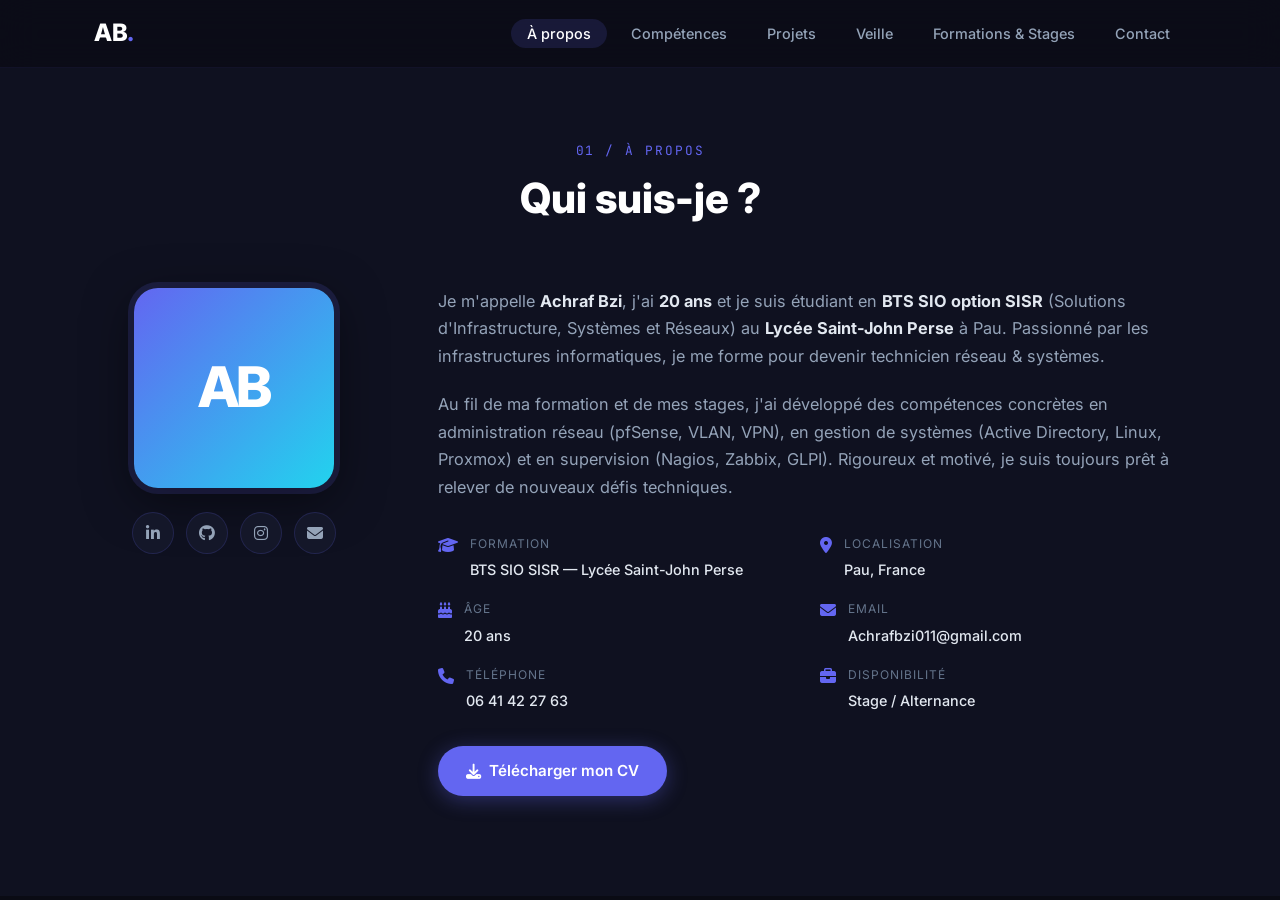
==== about.html @ f0da29e9 "ajout portfolio" ====
<!DOCTYPE html>
<html lang="fr">
<head>
  <meta charset="UTF-8" />
  <meta name="viewport" content="width=device-width, initial-scale=1.0" />
  <title>À propos — Achraf Bzi</title>
  <link rel="stylesheet" href="style.css" />
  <link rel="preconnect" href="https://fonts.googleapis.com" />
  <link rel="preconnect" href="https://fonts.gstatic.com" crossorigin />
  <link href="https://fonts.googleapis.com/css2?family=Inter:wght@300;400;500;600;700;800&family=JetBrains+Mono:wght@400;500&display=swap" rel="stylesheet" />
  <link rel="stylesheet" href="https://cdnjs.cloudflare.com/ajax/libs/font-awesome/6.5.0/css/all.min.css" />
</head>
<body>

  <!-- ─── NAVIGATION ──────────────────────────────────────────── -->
  <nav id="navbar">
    <div class="nav-inner">
      <a class="logo" href="index.html">AB<span class="dot">.</span></a>
      <ul class="nav-links">
        <li><a href="about.html">À propos</a></li>
        <li><a href="skills.html">Compétences</a></li>
        <li><a href="projects.html">Projets</a></li>
        <li><a href="veille.html">Veille</a></li>
        <li><a href="certifications.html">Formations &amp; Stages</a></li>
        <li><a href="contact.html">Contact</a></li>
      </ul>
      <button class="menu-toggle" aria-label="Menu" aria-expanded="false">
        <span></span><span></span><span></span>
      </button>
    </div>
  </nav>

  <!-- ─── À PROPOS ──────────────────────────────────────────────── -->
  <section id="about" class="page-section">
    <div class="container">
      <div class="section-header">
        <span class="section-tag">01 / À propos</span>
        <h2>Qui suis-je ?</h2>
      </div>
      <div class="about-grid">
        <div class="about-avatar">
          <div class="avatar-frame">
            <div class="avatar-initials">AB</div>
          </div>
          <div class="about-socials">
            <a href="#" aria-label="LinkedIn"><i class="fa-brands fa-linkedin-in"></i></a>
            <a href="#" aria-label="GitHub"><i class="fa-brands fa-github"></i></a>
            <a href="https://www.instagram.com/rodero_640?igsh=MXhveGF2YnRkdTRu" target="_blank" aria-label="Instagram"><i class="fa-brands fa-instagram"></i></a>
            <a href="#" aria-label="Email"><i class="fa-solid fa-envelope"></i></a>
          </div>
        </div>
        <div class="about-text">
          <p>
            Je m'appelle <strong>Achraf Bzi</strong>, j'ai <strong>20 ans</strong> et je suis étudiant en
            <strong>BTS SIO option SISR</strong> (Solutions d'Infrastructure, Systèmes et Réseaux)
            au <strong>Lycée Saint-John Perse</strong> à Pau. Passionné par les infrastructures
            informatiques, je me forme pour devenir technicien réseau &amp; systèmes.
          </p>
          <p>
            Au fil de ma formation et de mes stages, j'ai développé des compétences concrètes
            en administration réseau (pfSense, VLAN, VPN), en gestion de systèmes (Active Directory,
            Linux, Proxmox) et en supervision (Nagios, Zabbix, GLPI). Rigoureux et motivé,
            je suis toujours prêt à relever de nouveaux défis techniques.
          </p>
          <div class="about-info">
            <div class="info-item">
              <i class="fa-solid fa-graduation-cap"></i>
              <div>
                <span class="info-label">Formation</span>
                <span class="info-value">BTS SIO SISR — Lycée Saint-John Perse</span>
              </div>
            </div>
            <div class="info-item">
              <i class="fa-solid fa-location-dot"></i>
              <div>
                <span class="info-label">Localisation</span>
                <span class="info-value">Pau, France</span>
              </div>
            </div>
            <div class="info-item">
              <i class="fa-solid fa-cake-candles"></i>
              <div>
                <span class="info-label">Âge</span>
                <span class="info-value">20 ans</span>
              </div>
            </div>
            <div class="info-item">
              <i class="fa-solid fa-envelope"></i>
              <div>
                <span class="info-label">Email</span>
                <span class="info-value">Achrafbzi011@gmail.com</span>
              </div>
            </div>
            <div class="info-item">
              <i class="fa-solid fa-phone"></i>
              <div>
                <span class="info-label">Téléphone</span>
                <span class="info-value">06 41 42 27 63</span>
              </div>
            </div>
            <div class="info-item">
              <i class="fa-solid fa-briefcase"></i>
              <div>
                <span class="info-label">Disponibilité</span>
                <span class="info-value">Stage / Alternance</span>
              </div>
            </div>
          </div>
          <a href="https://162a2480-e579-4713-9276-e9817bc5ad1e.filesusr.com/ugd/4071c5_e08cdbd5f2574f6185d34618495d76d2.pdf" class="btn btn-primary" target="_blank">
            <i class="fa-solid fa-download"></i> Télécharger mon CV
          </a>
        </div>
      </div>
    </div>
  </section>

  <button class="back-to-top" id="backToTop" aria-label="Retour en haut">
    <i class="fa-solid fa-chevron-up"></i>
  </button>

  <script src="script.js"></script>
</body>
</html>
---- style.css ----
/* ═══════════════════════════════════════════════════
   PORTFOLIO — ACHRAF BZI | BTS SIO SISR
   ═══════════════════════════════════════════════════ */

/* ── RESET & BASE ─────────────────────────────────── */
*, *::before, *::after { box-sizing: border-box; margin: 0; padding: 0; }

:root {
  --primary:    #6366f1;
  --primary-d:  #4f46e5;
  --accent:     #22d3ee;
  --bg:         #0a0b14;
  --bg-2:       #0f1120;
  --bg-card:    #141729;
  --bg-card-h:  #1a1f38;
  --border:     rgba(99,102,241,.18);
  --border-l:   rgba(99,102,241,.08);
  --text:       #e2e8f0;
  --text-muted: #94a3b8;
  --text-light: #64748b;
  --success:    #10b981;
  --radius:     12px;
  --radius-lg:  20px;
  --shadow:     0 4px 24px rgba(0,0,0,.4);
  --shadow-lg:  0 12px 48px rgba(0,0,0,.5);
  --font:       'Inter', sans-serif;
  --font-mono:  'JetBrains Mono', monospace;
  --nav-h:      68px;
  --transition: .3s cubic-bezier(.4,0,.2,1);
}

html { scroll-behavior: smooth; font-size: 16px; }

body {
  font-family: var(--font);
  background: var(--bg);
  color: var(--text);
  line-height: 1.7;
  overflow-x: hidden;
}

::selection { background: var(--primary); color: #fff; }

a { color: inherit; text-decoration: none; }
img { max-width: 100%; display: block; }
ul { list-style: none; }

/* ── SCROLLBAR ────────────────────────────────────── */
::-webkit-scrollbar { width: 6px; }
::-webkit-scrollbar-track { background: var(--bg-2); }
::-webkit-scrollbar-thumb { background: var(--primary); border-radius: 99px; }

/* ── CONTAINER ────────────────────────────────────── */
.container {
  max-width: 1140px;
  margin: 0 auto;
  padding: 0 24px;
}

/* ── BUTTONS ──────────────────────────────────────── */
.btn {
  display: inline-flex;
  align-items: center;
  gap: 8px;
  padding: 12px 28px;
  border-radius: 50px;
  font-weight: 600;
  font-size: .95rem;
  cursor: pointer;
  transition: var(--transition);
  border: none;
  white-space: nowrap;
}
.btn-primary {
  background: var(--primary);
  color: #fff;
  box-shadow: 0 4px 20px rgba(99,102,241,.35);
}
.btn-primary:hover {
  background: var(--primary-d);
  transform: translateY(-2px);
  box-shadow: 0 8px 30px rgba(99,102,241,.5);
}
.btn-outline {
  background: transparent;
  color: var(--text);
  border: 1.5px solid var(--border);
}
.btn-outline:hover {
  border-color: var(--primary);
  color: var(--primary);
  transform: translateY(-2px);
}
.btn-full { width: 100%; justify-content: center; }

.timeline-section-label {
  font-family: var(--font-mono);
  font-size: .8rem;
  font-weight: 700;
  color: var(--primary);
  text-transform: uppercase;
  letter-spacing: .12em;
  margin: 40px 0 20px 0;
  padding-left: 4px;
}
.timeline-dot--accent {
  background: var(--accent) !important;
  box-shadow: 0 0 0 3px rgba(34,211,238,.3) !important;
}
.timeline-list {
  list-style: none;
  padding: 0;
  margin: 8px 0 14px;
  display: flex;
  flex-direction: column;
  gap: 6px;
}
.timeline-list li {
  font-size: .875rem;
  color: var(--text-muted);
  padding-left: 18px;
  position: relative;
  line-height: 1.55;
}
.timeline-list li::before {
  content: '›';
  position: absolute;
  left: 0;
  color: var(--primary);
  font-weight: 700;
}

/* ── SECTION SHARED ───────────────────────────────── */
section { padding: 100px 0; }
section:nth-child(odd) { background: var(--bg); }
section:nth-child(even) { background: var(--bg-2); }

/* Pages séparées : padding-top pour compenser la navbar fixe */
.page-section {
  padding-top: calc(var(--nav-h) + 72px);
  min-height: calc(100vh - 100px);
  background: var(--bg) !important;
}

.section-header { text-align: center; margin-bottom: 64px; }
.section-tag {
  font-family: var(--font-mono);
  font-size: .8rem;
  color: var(--primary);
  letter-spacing: .15em;
  text-transform: uppercase;
  display: block;
  margin-bottom: 12px;
}
.section-header h2 {
  font-size: clamp(1.8rem, 4vw, 2.6rem);
  font-weight: 800;
  color: #fff;
  line-height: 1.2;
}

.section-header h1 {
  font-size: clamp(2.6rem, 4vw, 3.6rem);
  font-weight: 900;
  letter-spacing: -.03em;
  margin-bottom: 12px;
}

.veille-block {
  margin-bottom: 40px;
  padding: 28px;
  background: rgba(15, 18, 37, 0.96);
  border: 1px solid rgba(99,102,241,.12);
  border-radius: var(--radius-lg);
  box-shadow: 0 16px 40px rgba(0,0,0,.25);
}

.veille-block h3 {
  font-size: clamp(1.4rem, 2.3vw, 1.9rem);
  color: #fff;
  margin-bottom: 18px;
}

.veille-block p {
  color: var(--text-light);
  margin-bottom: 16px;
  line-height: 1.8;
}

.veille-block ul.veille-tools {
  list-style: none;
  display: grid;
  grid-template-columns: repeat(auto-fit, minmax(220px, 1fr));
  gap: 10px;
  margin: 16px 0 20px;
  padding: 0;
}

.veille-block ul.veille-tools li {
  position: relative;
  padding-left: 24px;
  color: var(--text);
  font-weight: 500;
}

.veille-block ul.veille-tools li::before {
  content: '•';
  position: absolute;
  left: 0;
  color: var(--primary);
  font-size: 1rem;
  line-height: 1;
}

.keyword-list {
  display: grid;
  grid-template-columns: repeat(auto-fit, minmax(160px, 1fr));
  gap: 10px;
  margin-top: 16px;
}

.keyword-pill {
  display: inline-flex;
  align-items: center;
  justify-content: center;
  padding: 10px 14px;
  border-radius: 999px;
  background: rgba(99,102,241,.12);
  border: 1px solid rgba(99,102,241,.18);
  color: #dbeafe;
  font-size: .95rem;
  font-weight: 500;
}

.veille-card {
  background: rgba(10, 13, 28, 0.82);
  border: 1px solid rgba(99,102,241,.16);
  border-radius: var(--radius);
  padding: 22px;
  margin-bottom: 16px;
}

.veille-card h4 {
  font-size: 1.05rem;
  margin-bottom: 12px;
  color: #fff;
}

.veille-card p {
  margin-bottom: 0;
  color: var(--text-light);
}

/* ── TAG ──────────────────────────────────────────── */
.tag {
  display: inline-block;
  padding: 3px 10px;
  border-radius: 50px;
  font-size: .72rem;
  font-weight: 600;
  background: rgba(99,102,241,.15);
  color: var(--primary);
  border: 1px solid rgba(99,102,241,.25);
}

/* ═══════════════════════════════════════════════════
   NAVIGATION
   ═══════════════════════════════════════════════════ */
#navbar {
  position: fixed;
  top: 0; left: 0; right: 0;
  z-index: 1000;
  height: var(--nav-h);
  backdrop-filter: blur(18px);
  -webkit-backdrop-filter: blur(18px);
  background: rgba(10,11,20,.7);
  border-bottom: 1px solid var(--border-l);
  transition: var(--transition);
}
#navbar.scrolled {
  background: rgba(10,11,20,.92);
  border-bottom-color: var(--border);
  box-shadow: var(--shadow);
}
.nav-inner {
  max-width: 1140px;
  margin: 0 auto;
  padding: 0 24px;
  height: 100%;
  display: flex;
  align-items: center;
  justify-content: space-between;
  gap: 24px;
}
.logo {
  font-size: 1.5rem;
  font-weight: 800;
  color: #fff;
  letter-spacing: -.02em;
}
.logo .dot { color: var(--primary); }
.nav-links {
  display: flex;
  gap: 8px;
}
.nav-links a {
  padding: 6px 16px;
  border-radius: 50px;
  font-size: .9rem;
  font-weight: 500;
  color: var(--text-muted);
  transition: var(--transition);
}
.nav-links a:hover,
.nav-links a.active {
  color: #fff;
  background: rgba(99,102,241,.15);
}
.menu-toggle {
  display: none;
  flex-direction: column;
  gap: 5px;
  background: none;
  border: none;
  cursor: pointer;
  padding: 4px;
}
.menu-toggle span {
  display: block;
  width: 24px;
  height: 2px;
  background: var(--text);
  border-radius: 2px;
  transition: var(--transition);
}

/* ═══════════════════════════════════════════════════
   HERO
   ═══════════════════════════════════════════════════ */
#hero {
  position: relative;
  min-height: 100vh;
  display: flex;
  align-items: center;
  justify-content: center;
  padding: 40px 24px 20px;
  overflow: hidden;
}
.hero-bg {
  position: absolute;
  inset: 0;
  z-index: 0;
}
.grid-overlay {
  position: absolute;
  inset: 0;
  background-image:
    linear-gradient(rgba(99,102,241,.04) 1px, transparent 1px),
    linear-gradient(90deg, rgba(99,102,241,.04) 1px, transparent 1px);
  background-size: 60px 60px;
}
.blob {
  position: absolute;
  border-radius: 50%;
  filter: blur(80px);
  opacity: .25;
}
.blob-1 {
  width: 600px; height: 600px;
  top: -150px; left: -200px;
  background: radial-gradient(circle, var(--primary), transparent 70%);
}
.blob-2 {
  width: 500px; height: 500px;
  bottom: -100px; right: -150px;
  background: radial-gradient(circle, var(--accent), transparent 70%);
}
.hero-content {
  position: relative;
  z-index: 1;
  text-align: center;
  max-width: 760px;
}
.badge {
  display: inline-flex;
  align-items: center;
  gap: 8px;
  padding: 6px 18px;
  border-radius: 50px;
  background: rgba(99,102,241,.12);
  border: 1px solid var(--border);
  color: var(--primary);
  font-size: .9rem;
  font-weight: 600;
  margin-bottom: 20px;
  animation: fadeInDown .6s ease both;
}
#hero h1 {
  font-size: clamp(2.5rem, 7vw, 3.8rem);
  font-weight: 800;
  color: #fff;
  line-height: 1.05;
  letter-spacing: -.03em;
  margin-bottom: 8px;
  animation: fadeInUp .6s .1s ease both;
}
h1 .accent { color: var(--primary); }
.hero-sub {
  font-size: clamp(1rem, 2.3vw, 1.25rem);
  font-weight: 500;
  color: var(--accent);
  margin-bottom: 12px;
  font-family: var(--font-mono);
  animation: fadeInUp .6s .2s ease both;
}
.hero-desc {
  font-size: 1rem;
  color: var(--text-muted);
  max-width: 580px;
  margin: 0 auto 24px;
  line-height: 1.5;
  animation: fadeInUp .6s .3s ease both;
}
.hero-actions {
  display: flex;
  gap: 12px;
  justify-content: center;
  flex-wrap: wrap;
  margin-bottom: 28px;
  animation: fadeInUp .6s .4s ease both;
}
.hero-stats {
  display: flex;
  align-items: center;
  justify-content: center;
  gap: 20px;
  flex-wrap: wrap;
  animation: fadeInUp .6s .5s ease both;
}
.stat { text-align: center; }
.stat-num {
  display: block;
  font-size: 1.8rem;
  font-weight: 800;
  color: #fff;
  line-height: 1;
}
.stat-label {
  font-size: .8rem;
  color: var(--text-muted);
  display: block;
  margin-top: 4px;
}
.stat-divider {
  width: 1px;
  height: 40px;
  background: var(--border);
}

/* ═══════════════════════════════════════════════════
   ABOUT
   ═══════════════════════════════════════════════════ */
#about { background: var(--bg-2) !important; }
.about-grid {
  display: grid;
  grid-template-columns: 280px 1fr;
  gap: 64px;
  align-items: start;
}
.about-avatar { text-align: center; }
.avatar-frame {
  width: 200px;
  height: 200px;
  border-radius: 24px;
  background: linear-gradient(135deg, var(--primary), var(--accent));
  display: flex;
  align-items: center;
  justify-content: center;
  margin: 0 auto 24px;
  box-shadow: 0 0 0 6px rgba(99,102,241,.15), var(--shadow-lg);
  transition: var(--transition);
}
.avatar-frame:hover { transform: scale(1.03) rotate(1deg); }
.avatar-initials {
  font-size: 3.5rem;
  font-weight: 800;
  color: #fff;
  letter-spacing: -.05em;
}
.about-socials {
  display: flex;
  gap: 12px;
  justify-content: center;
}
.about-socials a {
  width: 42px; height: 42px;
  border-radius: 50%;
  background: var(--bg-card);
  border: 1px solid var(--border);
  display: flex;
  align-items: center;
  justify-content: center;
  color: var(--text-muted);
  transition: var(--transition);
}
.about-socials a:hover {
  background: var(--primary);
  border-color: var(--primary);
  color: #fff;
  transform: translateY(-3px);
}
.about-text p {
  color: var(--text-muted);
  margin-bottom: 20px;
  font-size: 1.02rem;
}
.about-text strong { color: var(--text); }
.about-info {
  display: grid;
  grid-template-columns: 1fr 1fr;
  gap: 16px;
  margin: 32px 0;
}
.info-item {
  display: flex;
  gap: 12px;
  align-items: flex-start;
}
.info-item > i {
  color: var(--primary);
  font-size: 1rem;
  margin-top: 3px;
  flex-shrink: 0;
}
.info-label {
  display: block;
  font-size: .75rem;
  color: var(--text-light);
  text-transform: uppercase;
  letter-spacing: .08em;
  margin-bottom: 2px;
}
.info-value {
  font-size: .9rem;
  color: var(--text);
  font-weight: 500;
}

/* ═══════════════════════════════════════════════════
   SKILLS
   ═══════════════════════════════════════════════════ */
#skills { background: var(--bg) !important; }
.skills-categories {
  display: grid;
  grid-template-columns: repeat(2, 1fr);
  gap: 24px;
  margin-bottom: 48px;
}
.skill-category {
  background: var(--bg-card);
  border: 1px solid var(--border);
  border-radius: var(--radius-lg);
  padding: 28px;
  transition: var(--transition);
}
.skill-category:hover {
  border-color: rgba(99,102,241,.4);
  box-shadow: var(--shadow);
  transform: translateY(-4px);
}
.skill-cat-icon {
  width: 48px; height: 48px;
  border-radius: 12px;
  background: rgba(99,102,241,.15);
  display: flex;
  align-items: center;
  justify-content: center;
  font-size: 1.2rem;
  color: var(--primary);
  margin-bottom: 16px;
}
.skill-category h3 {
  font-size: 1.05rem;
  font-weight: 700;
  color: #fff;
  margin-bottom: 20px;
}
.skill-list { display: flex; flex-direction: column; gap: 14px; }
.skill-info {
  display: flex;
  justify-content: space-between;
  font-size: .85rem;
  color: var(--text-muted);
  margin-bottom: 6px;
}
.skill-bar {
  height: 6px;
  background: rgba(255,255,255,.06);
  border-radius: 99px;
  overflow: hidden;
}
.skill-fill {
  height: 100%;
  width: 0;
  border-radius: 99px;
  background: linear-gradient(90deg, var(--primary), var(--accent));
  transition: width 1.2s cubic-bezier(.4,0,.2,1);
}

/* Skill tags list (sans pourcentages) */
.skill-tags-list {
  list-style: none;
  display: flex;
  flex-direction: column;
  gap: 10px;
  margin-top: 4px;
}
.skill-tags-list li {
  display: flex;
  align-items: center;
  gap: 10px;
  font-size: .88rem;
  color: var(--text-muted);
  line-height: 1.4;
}
.lvl {
  flex-shrink: 0;
  display: inline-block;
  padding: 2px 10px;
  border-radius: 50px;
  font-size: .7rem;
  font-weight: 700;
  letter-spacing: .06em;
  text-transform: uppercase;
}
.lvl-high {
  background: rgba(99,102,241,.18);
  color: #a5b4fc;
  border: 1px solid rgba(99,102,241,.35);
}
.lvl-mid {
  background: rgba(34,211,238,.12);
  color: #67e8f9;
  border: 1px solid rgba(34,211,238,.3);
}
.lvl-low {
  background: rgba(148,163,184,.1);
  color: var(--text-light);
  border: 1px solid rgba(148,163,184,.2);
}

.tech-badges {
  display: flex;
  flex-wrap: wrap;
  gap: 10px;
  justify-content: center;
}
.badge-tech {
  display: inline-flex;
  align-items: center;
  gap: 7px;
  padding: 8px 18px;
  border-radius: 50px;
  background: var(--bg-card);
  border: 1px solid var(--border);
  font-size: .85rem;
  color: var(--text-muted);
  font-weight: 500;
  transition: var(--transition);
  cursor: default;
}
.badge-tech:hover {
  border-color: var(--primary);
  color: var(--primary);
  background: rgba(99,102,241,.08);
}
.badge-tech i { font-size: .9rem; }

/* ═══════════════════════════════════════════════════
   PROJECTS
   ═══════════════════════════════════════════════════ */
#projects { background: var(--bg-2) !important; }
.projects-grid {
  display: grid;
  grid-template-columns: repeat(3, 1fr);
  gap: 24px;
}
.project-card {
  background: var(--bg-card);
  border: 1px solid var(--border);
  border-radius: var(--radius-lg);
  padding: 28px;
  transition: var(--transition);
  position: relative;
  overflow: hidden;
  display: flex;
  flex-direction: column;
}
.project-card::before {
  content: '';
  position: absolute;
  top: 0; left: 0; right: 0;
  height: 3px;
  background: linear-gradient(90deg, var(--primary), var(--accent));
  opacity: 0;
  transition: var(--transition);
}
.project-card:hover {
  border-color: rgba(99,102,241,.4);
  transform: translateY(-6px);
  box-shadow: var(--shadow-lg);
}
.project-card:hover::before { opacity: 1; }
.project-card.featured {
  border-color: rgba(99,102,241,.3);
  background: linear-gradient(145deg, var(--bg-card), rgba(99,102,241,.06));
  padding-top: 56px;
}
.project-badge {
  position: absolute;
  top: 16px; right: 16px;
  background: linear-gradient(135deg, var(--primary), var(--accent));
  color: #fff;
  font-size: .7rem;
  font-weight: 700;
  padding: 4px 12px;
  border-radius: 50px;
  text-transform: uppercase;
  letter-spacing: .08em;
}
.project-header {
  display: flex;
  align-items: flex-start;
  justify-content: space-between;
  gap: 12px;
  margin-bottom: 16px;
}
.project-icon {
  width: 46px; height: 46px;
  border-radius: 12px;
  background: rgba(99,102,241,.15);
  display: flex;
  align-items: center;
  justify-content: center;
  font-size: 1.15rem;
  color: var(--primary);
  flex-shrink: 0;
}
.project-tags { display: flex; flex-wrap: wrap; gap: 6px; justify-content: flex-end; }
.project-card h3 {
  font-size: 1rem;
  font-weight: 700;
  color: #fff;
  margin-bottom: 10px;
  line-height: 1.4;
}
.project-card p {
  font-size: .875rem;
  color: var(--text-muted);
  line-height: 1.65;
  flex: 1;
}
.project-footer { margin-top: 20px; padding-top: 16px; border-top: 1px solid var(--border-l); }
.project-link {
  display: inline-flex;
  align-items: center;
  gap: 6px;
  font-size: .85rem;
  font-weight: 600;
  color: var(--primary);
  transition: var(--transition);
}
.project-link:hover { gap: 10px; color: var(--accent); }

/* ═══════════════════════════════════════════════════
   TIMELINE (CERTIFICATIONS)
   ═══════════════════════════════════════════════════ */
#certifications { background: var(--bg) !important; }
.timeline {
  position: relative;
  max-width: 760px;
  margin: 0 auto;
  padding-left: 32px;
}
.timeline::before {
  content: '';
  position: absolute;
  left: 8px; top: 0; bottom: 0;
  width: 2px;
  background: linear-gradient(to bottom, var(--primary), transparent);
}
.timeline-item {
  position: relative;
  margin-bottom: 36px;
}
.timeline-dot {
  position: absolute;
  left: -28px;
  top: 20px;
  width: 16px; height: 16px;
  border-radius: 50%;
  background: var(--primary);
  border: 3px solid var(--bg);
  box-shadow: 0 0 0 3px rgba(99,102,241,.3);
  z-index: 1;
}
.timeline-card {
  background: var(--bg-card);
  border: 1px solid var(--border);
  border-radius: var(--radius-lg);
  padding: 24px 28px;
  transition: var(--transition);
}
.timeline-card:hover {
  border-color: rgba(99,102,241,.4);
  transform: translateX(6px);
  box-shadow: var(--shadow);
}
.timeline-date {
  font-family: var(--font-mono);
  font-size: .78rem;
  color: var(--primary);
  font-weight: 600;
  margin-bottom: 6px;
  letter-spacing: .05em;
}
.timeline-card h3 {
  font-size: 1.05rem;
  font-weight: 700;
  color: #fff;
  margin-bottom: 6px;
}
.timeline-org {
  font-size: .85rem;
  color: var(--text-light);
  margin-bottom: 10px;
  display: flex;
  align-items: center;
  gap: 6px;
}
.timeline-card > p:last-of-type {
  font-size: .875rem;
  color: var(--text-muted);
  margin-bottom: 14px;
}
.timeline-tags { display: flex; gap: 6px; flex-wrap: wrap; }

/* ═══════════════════════════════════════════════════
   CONTACT
   ═══════════════════════════════════════════════════ */
#contact { background: var(--bg-2) !important; }
.contact-grid {
  display: grid;
  grid-template-columns: 1fr 1.4fr;
  gap: 64px;
  align-items: start;
}
.contact-info > p {
  color: var(--text-muted);
  font-size: 1.02rem;
  line-height: 1.7;
  margin-bottom: 36px;
}
.contact-cards { display: flex; flex-direction: column; gap: 14px; }
.contact-card {
  display: flex;
  align-items: center;
  gap: 16px;
  padding: 16px 20px;
  background: var(--bg-card);
  border: 1px solid var(--border);
  border-radius: var(--radius);
  transition: var(--transition);
}
.contact-card:hover {
  border-color: var(--primary);
  transform: translateX(6px);
  background: var(--bg-card-h);
}
.contact-card > i {
  font-size: 1.1rem;
  color: var(--primary);
  width: 20px;
  text-align: center;
  flex-shrink: 0;
}
.contact-label {
  display: block;
  font-size: .72rem;
  color: var(--text-light);
  text-transform: uppercase;
  letter-spacing: .08em;
}
.contact-value {
  font-size: .9rem;
  color: var(--text);
  font-weight: 500;
}

/* Form */
.contact-form {
  background: var(--bg-card);
  border: 1px solid var(--border);
  border-radius: var(--radius-lg);
  padding: 36px;
}
.form-row { display: grid; grid-template-columns: 1fr 1fr; gap: 16px; }
.form-group { display: flex; flex-direction: column; gap: 8px; margin-bottom: 20px; }
.form-group label {
  font-size: .85rem;
  font-weight: 600;
  color: var(--text-muted);
}
.form-group input,
.form-group textarea {
  background: rgba(255,255,255,.04);
  border: 1px solid var(--border);
  border-radius: var(--radius);
  padding: 12px 16px;
  color: var(--text);
  font-family: var(--font);
  font-size: .9rem;
  transition: var(--transition);
  resize: none;
  outline: none;
}
.form-group input:focus,
.form-group textarea:focus {
  border-color: var(--primary);
  background: rgba(99,102,241,.05);
  box-shadow: 0 0 0 3px rgba(99,102,241,.1);
}
.form-group input::placeholder,
.form-group textarea::placeholder { color: var(--text-light); }
.form-success {
  display: none;
  text-align: center;
  color: var(--success);
  font-size: .9rem;
  font-weight: 600;
  margin-top: 16px;
}
.form-success.show { display: block; }

/* ═══════════════════════════════════════════════════
   FOOTER
   ═══════════════════════════════════════════════════ */
footer {
  background: var(--bg);
  border-top: 1px solid var(--border-l);
  padding: 36px 0;
}
.footer-inner {
  display: flex;
  align-items: center;
  justify-content: space-between;
  flex-wrap: wrap;
  gap: 20px;
}
footer p { font-size: .9rem; color: var(--text-muted); }
footer strong { color: var(--primary); }
.footer-links { display: flex; gap: 24px; }
.footer-links a {
  font-size: .85rem;
  color: var(--text-light);
  transition: var(--transition);
}
.footer-links a:hover { color: var(--primary); }
.footer-socials { display: flex; gap: 12px; }
.footer-socials a {
  width: 36px; height: 36px;
  border-radius: 50%;
  background: var(--bg-card);
  border: 1px solid var(--border);
  display: flex;
  align-items: center;
  justify-content: center;
  color: var(--text-muted);
  font-size: .85rem;
  transition: var(--transition);
}
.footer-socials a:hover {
  background: var(--primary);
  border-color: var(--primary);
  color: #fff;
  transform: translateY(-2px);
}

/* ── BACK TO TOP ──────────────────────────────────── */
.back-to-top {
  position: fixed;
  bottom: 28px; right: 28px;
  width: 46px; height: 46px;
  border-radius: 50%;
  background: var(--primary);
  color: #fff;
  border: none;
  cursor: pointer;
  display: flex;
  align-items: center;
  justify-content: center;
  font-size: .9rem;
  box-shadow: 0 4px 20px rgba(99,102,241,.4);
  opacity: 0;
  pointer-events: none;
  transform: translateY(12px);
  transition: var(--transition);
  z-index: 999;
}
.back-to-top.visible {
  opacity: 1;
  pointer-events: all;
  transform: translateY(0);
}
.back-to-top:hover { background: var(--primary-d); transform: translateY(-2px); }

/* ═══════════════════════════════════════════════════
   EXPERIENCE
   ═══════════════════════════════════════════════════ */
#experience { background: var(--bg) !important; }

.section-subtitle {
  font-size: 1.05rem;
  color: var(--text-muted);
  margin-top: 12px;
}

.experience-intro { margin-bottom: 64px; }
.intro-card {
  background: linear-gradient(145deg, var(--bg-card), rgba(99,102,241,.06));
  border: 1px solid rgba(99,102,241,.3);
  border-radius: var(--radius-lg);
  padding: 40px;
  display: flex;
  gap: 32px;
  align-items: start;
  transition: var(--transition);
}
.intro-card:hover {
  border-color: rgba(99,102,241,.5);
  transform: translateY(-4px);
  box-shadow: 0 8px 32px rgba(99,102,241,.15);
}
.intro-icon {
  width: 60px; height: 60px;
  border-radius: 16px;
  background: rgba(99,102,241,.2);
  display: flex;
  align-items: center;
  justify-content: center;
  font-size: 1.8rem;
  color: var(--primary);
  flex-shrink: 0;
}
.intro-content h3 {
  font-size: 1.3rem;
  font-weight: 700;
  color: #fff;
  margin-bottom: 12px;
}
.intro-content > p {
  font-size: .95rem;
  color: var(--text-muted);
  line-height: 1.65;
  margin-bottom: 16px;
}
.intro-meta {
  display: flex;
  gap: 24px;
  font-size: .9rem;
  color: var(--text-light);
}
.intro-meta span {
  display: flex;
  align-items: center;
  gap: 8px;
}
.intro-meta i { color: var(--primary); }

.weeks-grid {
  display: grid;
  grid-template-columns: repeat(2, 1fr);
  gap: 28px;
  margin-bottom: 64px;
}

.week-card {
  background: var(--bg-card);
  border: 1px solid var(--border);
  border-radius: var(--radius-lg);
  padding: 32px;
  transition: var(--transition);
  position: relative;
  overflow: hidden;
}
.week-card::before {
  content: '';
  position: absolute;
  top: 0; left: 0; right: 0;
  height: 3px;
  background: linear-gradient(90deg, var(--primary), var(--accent));
  opacity: 0;
  transition: var(--transition);
}
.week-card:hover {
  border-color: rgba(99,102,241,.4);
  transform: translateY(-6px);
  box-shadow: var(--shadow-lg);
}
.week-card:hover::before { opacity: 1; }

.week-header {
  margin-bottom: 24px;
  padding-bottom: 16px;
  border-bottom: 1px solid var(--border-l);
}
.week-number {
  display: inline-block;
  font-family: var(--font-mono);
  font-size: .75rem;
  font-weight: 700;
  color: var(--primary);
  text-transform: uppercase;
  letter-spacing: .1em;
  margin-bottom: 8px;
}
.week-header h3 {
  font-size: 1.15rem;
  font-weight: 700;
  color: #fff;
  line-height: 1.3;
}

.week-section {
  margin-bottom: 20px;
}
.week-section h4 {
  display: flex;
  align-items: center;
  gap: 8px;
  font-size: .9rem;
  font-weight: 700;
  color: var(--primary);
  margin-bottom: 10px;
  text-transform: uppercase;
  letter-spacing: .05em;
}
.week-section h4 i {
  font-size: 1rem;
  color: var(--accent);
}
.week-section p {
  font-size: .9rem;
  color: var(--text-muted);
  line-height: 1.65;
}

.week-tags {
  display: flex;
  flex-wrap: wrap;
  gap: 8px;
  margin-top: 24px;
  padding-top: 16px;
  border-top: 1px solid var(--border-l);
}

.experience-skills {
  background: linear-gradient(145deg, var(--bg-card), rgba(99,102,241,.06));
  border: 1px solid rgba(99,102,241,.2);
  border-radius: var(--radius-lg);
  padding: 48px;
  text-align: center;
}
.experience-skills h3 {
  font-size: 1.5rem;
  font-weight: 700;
  color: #fff;
  margin-bottom: 32px;
}

.skills-list {
  display: grid;
  grid-template-columns: repeat(3, 1fr);
  gap: 20px;
}

.skill-item {
  display: flex;
  flex-direction: column;
  align-items: center;
  gap: 12px;
  padding: 24px 16px;
  background: var(--bg-card);
  border: 1px solid var(--border);
  border-radius: var(--radius);
  transition: var(--transition);
  cursor: default;
}
.skill-item:hover {
  border-color: rgba(99,102,241,.5);
  background: rgba(99,102,241,.08);
  transform: translateY(-4px);
}
.skill-item i {
  font-size: 1.8rem;
  color: var(--primary);
}
.skill-item span {
  font-size: .9rem;
  font-weight: 600;
  color: var(--text);
  text-align: center;
}

.timeline-link {
  display: inline-flex;
  align-items: center;
  gap: 6px;
  font-size: .85rem;
  font-weight: 600;
  color: var(--primary);
  transition: var(--transition);
  margin-top: 14px;
}
.timeline-link:hover { gap: 10px; color: var(--accent); }

/* ═══════════════════════════════════════════════════
   ANIMATIONS
   ═══════════════════════════════════════════════════ */
@keyframes fadeInDown {
  from { opacity:0; transform:translateY(-20px); }
  to   { opacity:1; transform:translateY(0); }
}
@keyframes fadeInUp {
  from { opacity:0; transform:translateY(24px); }
  to   { opacity:1; transform:translateY(0); }
}
@keyframes bounce {
  0%, 100% { transform: translateX(-50%) translateY(0); }
  50%       { transform: translateX(-50%) translateY(8px); }
}

/* Reveal on scroll */
.reveal {
  opacity: 0;
  transform: translateY(30px);
  transition: opacity .7s ease, transform .7s ease;
}
.reveal.visible {
  opacity: 1;
  transform: translateY(0);
}

/* ═══════════════════════════════════════════════════
   RESPONSIVE
   ═══════════════════════════════════════════════════ */
@media (max-width: 1024px) {
  .projects-grid { grid-template-columns: repeat(2, 1fr); }
  .weeks-grid { grid-template-columns: 1fr; }
  .skills-list { grid-template-columns: repeat(2, 1fr); }
}

@media (max-width: 768px) {
  section { padding: 72px 0; }

  /* Nav */
  .nav-links {
    position: fixed;
    top: var(--nav-h); left: 0; right: 0;
    background: rgba(10,11,20,.97);
    flex-direction: column;
    padding: 24px;
    gap: 4px;
    border-bottom: 1px solid var(--border);
    transform: translateY(-110%);
    transition: transform .4s ease;
  }
  .nav-links.open { transform: translateY(0); }
  .nav-links a { padding: 10px 16px; border-radius: var(--radius); }
  .menu-toggle { display: flex; }

  /* Hero */
  .hero-stats { gap: 20px; }
  .stat-num { font-size: 1.6rem; }

  /* About */
  .about-grid { grid-template-columns: 1fr; gap: 40px; }
  .about-info { grid-template-columns: 1fr; }

  /* Skills */
  .skills-categories { grid-template-columns: 1fr; }

  /* Projects */
  .projects-grid { grid-template-columns: 1fr; }

  /* Experience */
  .intro-card { flex-direction: column; gap: 20px; }
  .weeks-grid { grid-template-columns: 1fr; }
  .experience-skills { padding: 32px 24px; }
  .skills-list { grid-template-columns: repeat(2, 1fr); }
  .week-card { padding: 24px; }

  /* Contact */
  .contact-grid { grid-template-columns: 1fr; gap: 40px; }
  .form-row { grid-template-columns: 1fr; }
  .contact-form { padding: 24px; }

  /* Footer */
  .footer-inner { flex-direction: column; text-align: center; }
  .footer-links, .footer-socials { justify-content: center; }
}

@media (max-width: 480px) {
  .hero-actions { flex-direction: column; align-items: center; }
  .stat-divider { display: none; }
  .hero-stats { gap: 28px; }
  
  /* Experience */
  .skills-list { grid-template-columns: 1fr; }
  .intro-meta { flex-direction: column; gap: 12px; }
  .week-section h4 { font-size: .8rem; }
}
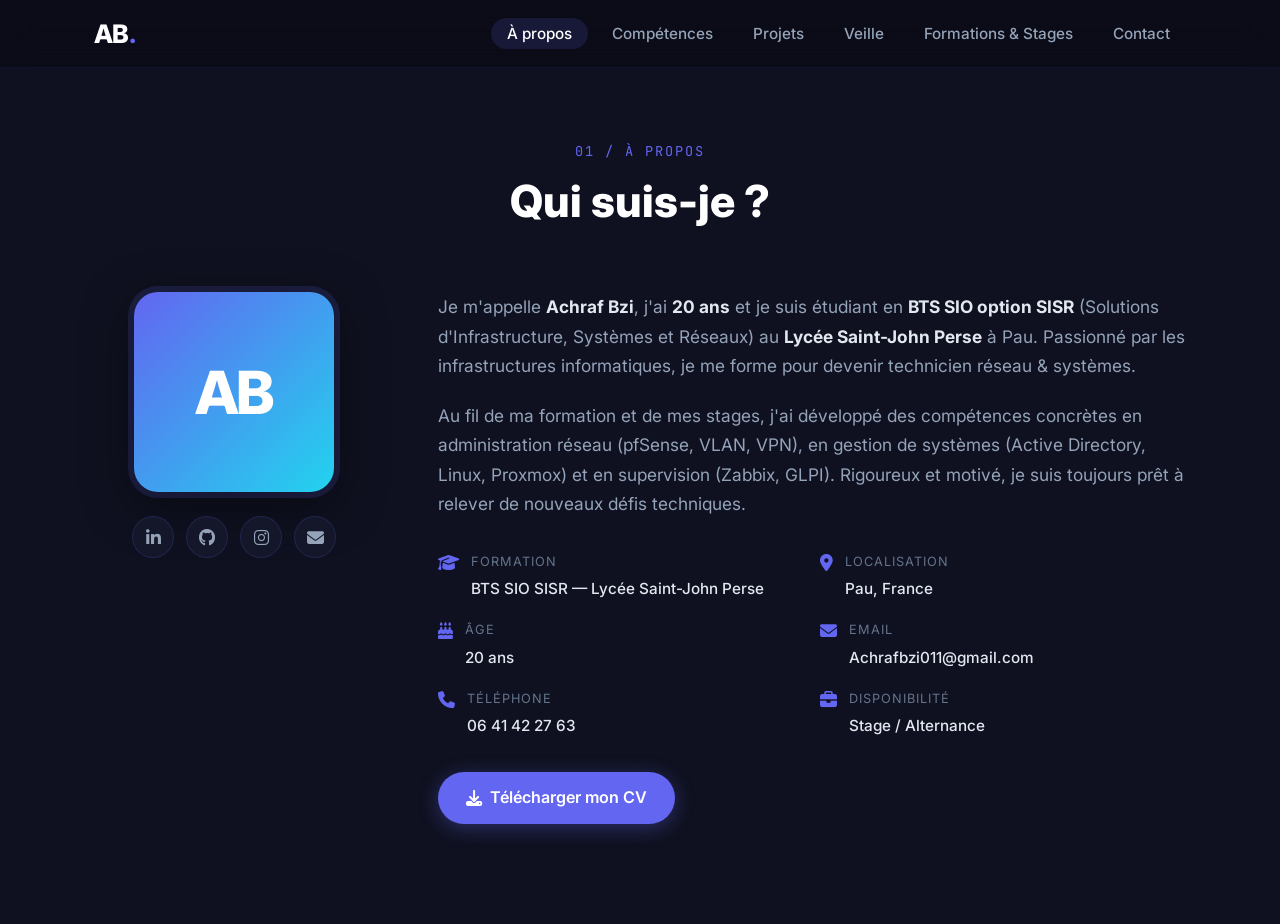
==== commit 66ee805d: "." ====
--- a/about.html
+++ b/about.html
@@ -43,10 +43,10 @@
             <div class="avatar-initials">AB</div>
           </div>
           <div class="about-socials">
-            <a href="#" aria-label="LinkedIn"><i class="fa-brands fa-linkedin-in"></i></a>
-            <a href="#" aria-label="GitHub"><i class="fa-brands fa-github"></i></a>
+            <a href="https://www.linkedin.com/in/achraf-bzi-712948318/" target="_blank" aria-label="LinkedIn"><i class="fa-brands fa-linkedin-in"></i></a>
+            <a href="https://github.com/achrafbzi" target="_blank" aria-label="GitHub"><i class="fa-brands fa-github"></i></a>
             <a href="https://www.instagram.com/rodero_640?igsh=MXhveGF2YnRkdTRu" target="_blank" aria-label="Instagram"><i class="fa-brands fa-instagram"></i></a>
-            <a href="#" aria-label="Email"><i class="fa-solid fa-envelope"></i></a>
+            <a href="mailto:Achrafbzi011@gmail.com" aria-label="Email"><i class="fa-solid fa-envelope"></i></a>
           </div>
         </div>
         <div class="about-text">
@@ -59,7 +59,7 @@
           <p>
             Au fil de ma formation et de mes stages, j'ai développé des compétences concrètes
             en administration réseau (pfSense, VLAN, VPN), en gestion de systèmes (Active Directory,
-            Linux, Proxmox) et en supervision (Nagios, Zabbix, GLPI). Rigoureux et motivé,
+            Linux, Proxmox) et en supervision (Zabbix, GLPI). Rigoureux et motivé,
             je suis toujours prêt à relever de nouveaux défis techniques.
           </p>
           <div class="about-info">
--- a/style.css
+++ b/style.css
@@ -29,7 +29,7 @@
   --transition: .3s cubic-bezier(.4,0,.2,1);
 }
 
-html { scroll-behavior: smooth; font-size: 16px; }
+html { scroll-behavior: smooth; font-size: 17px; }
 
 body {
   font-family: var(--font);
@@ -396,7 +396,7 @@
   animation: fadeInDown .6s ease both;
 }
 #hero h1 {
-  font-size: clamp(2.5rem, 7vw, 3.8rem);
+  font-size: clamp(2.8rem, 7vw, 4.2rem);
   font-weight: 800;
   color: #fff;
   line-height: 1.05;
@@ -406,7 +406,7 @@
 }
 h1 .accent { color: var(--primary); }
 .hero-sub {
-  font-size: clamp(1rem, 2.3vw, 1.25rem);
+  font-size: clamp(1.05rem, 2.3vw, 1.35rem);
   font-weight: 500;
   color: var(--accent);
   margin-bottom: 12px;
@@ -414,11 +414,11 @@
   animation: fadeInUp .6s .2s ease both;
 }
 .hero-desc {
-  font-size: 1rem;
+  font-size: 1.05rem;
   color: var(--text-muted);
   max-width: 580px;
   margin: 0 auto 24px;
-  line-height: 1.5;
+  line-height: 1.6;
   animation: fadeInUp .6s .3s ease both;
 }
 .hero-actions {
